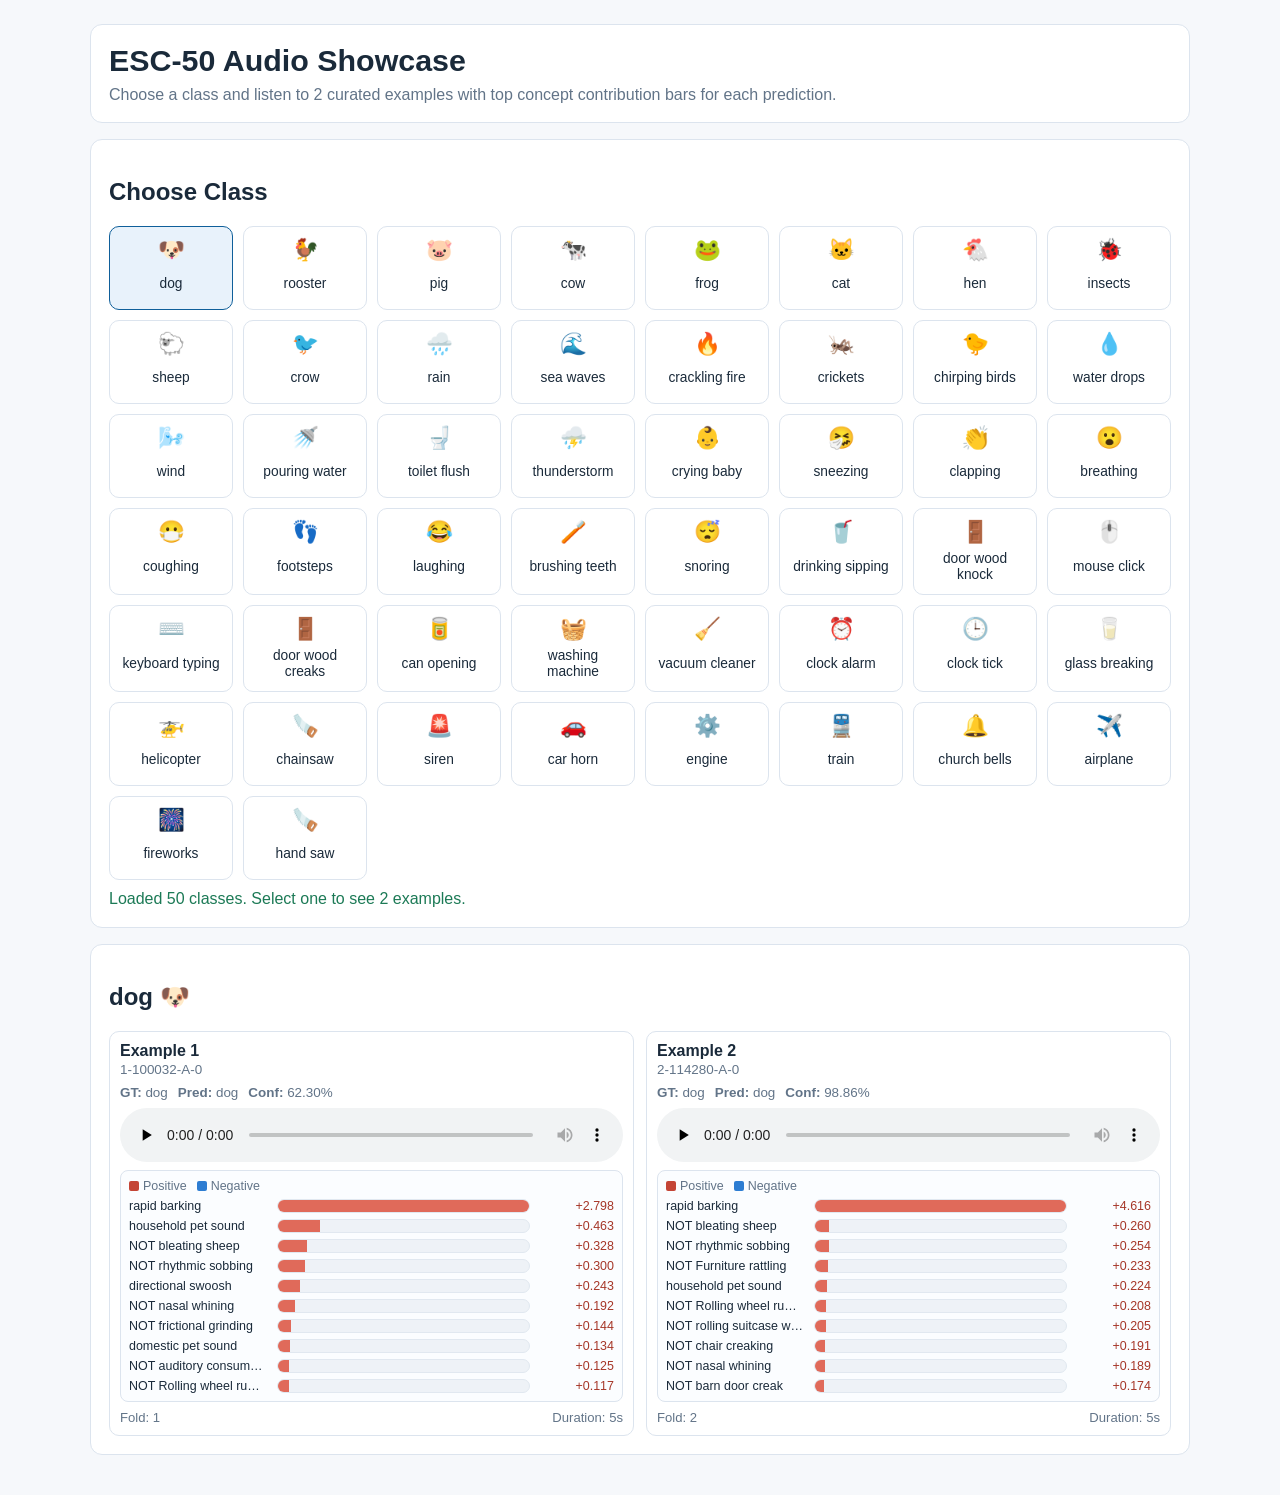
==== docs/index.html @ fc715660 "add github page for visualization-audio" ====
<!doctype html>
<html lang="en">
<head>
  <meta charset="utf-8">
  <meta name="viewport" content="width=device-width, initial-scale=1">
  <title>ESC-50 Showcase</title>
  <link rel="stylesheet" href="assets/css/styles.css">
</head>
<body>
  <main class="container">
    <header class="hero panel">
      <h1>ESC-50 Audio Showcase</h1>
      <p>Choose a class and listen to 2 curated examples with top concept contribution bars for each prediction.</p>
    </header>

    <section class="panel">
      <h2>Choose Class</h2>
      <div id="classGrid" class="class-grid" aria-label="ESC-50 classes"></div>
      <div id="classStatus" class="status"></div>
    </section>

    <section id="examplesPanel" class="panel hidden">
      <h2 id="examplesTitle">Examples</h2>
      <div id="examplesGrid" class="examples-grid"></div>
    </section>
  </main>

  <script src="assets/data/esc50_showcase.js"></script>
  <script src="assets/js/app.js"></script>
</body>
</html>
---- docs/assets/css/styles.css ----
:root {
  --bg: #f6f8fb;
  --card: #ffffff;
  --line: #dce4ee;
  --text: #1a2a3a;
  --muted: #627488;
  --accent: #0f5f9a;
  --accent-soft: #e8f2fb;
}

* {
  box-sizing: border-box;
}

body {
  margin: 0;
  background: var(--bg);
  color: var(--text);
  font-family: "Segoe UI", "Helvetica Neue", Arial, sans-serif;
}

.container {
  width: min(1100px, 94vw);
  margin: 24px auto 40px;
  display: grid;
  gap: 16px;
}

.panel {
  background: var(--card);
  border: 1px solid var(--line);
  border-radius: 12px;
  padding: 18px;
}

.hero h1 {
  margin: 0 0 8px;
  font-size: clamp(1.3rem, 2.8vw, 1.9rem);
}

.hero p {
  margin: 0;
  color: var(--muted);
}

.class-grid {
  margin-top: 10px;
  display: grid;
  grid-template-columns: repeat(auto-fill, minmax(120px, 1fr));
  gap: 10px;
}

.class-tile {
  border: 1px solid var(--line);
  background: #fff;
  border-radius: 10px;
  padding: 10px;
  cursor: pointer;
  display: grid;
  gap: 6px;
  justify-items: center;
  min-height: 84px;
}

.class-tile .emoji {
  font-size: 1.35rem;
}

.class-tile .name {
  text-align: center;
  font-size: 0.86rem;
  line-height: 1.2;
  color: var(--text);
}

.class-tile:hover {
  border-color: #9cb7d4;
}

.class-tile.active {
  border-color: var(--accent);
  background: var(--accent-soft);
}

.status {
  margin-top: 10px;
  color: var(--muted);
  min-height: 1.2rem;
}

.status.ok {
  color: #1c7a56;
}

.status.error {
  color: #b53d2f;
}

.examples-grid {
  margin-top: 10px;
  display: grid;
  grid-template-columns: repeat(2, minmax(0, 1fr));
  gap: 12px;
}

.example-card {
  border: 1px solid var(--line);
  border-radius: 10px;
  padding: 10px;
  display: grid;
  gap: 8px;
}

.pred-meta {
  display: flex;
  flex-wrap: wrap;
  gap: 10px;
  color: var(--muted);
  font-size: 0.84rem;
}

.card-header h3 {
  margin: 0;
  font-size: 1rem;
}

.card-header p {
  margin: 2px 0 0;
  color: var(--muted);
  font-size: 0.84rem;
}

.example-card audio {
  width: 100%;
}

.concept-plot {
  border: 1px solid var(--line);
  border-radius: 8px;
  padding: 8px;
  background: #fbfdff;
  display: grid;
  gap: 6px;
}

.concept-legend {
  display: flex;
  gap: 10px;
  align-items: center;
  font-size: 0.78rem;
  color: var(--muted);
}

.legend-item {
  display: inline-flex;
  align-items: center;
  gap: 4px;
}

.legend-swatch {
  width: 10px;
  height: 10px;
  border-radius: 2px;
  display: inline-block;
}

.legend-swatch.pos {
  background: #c44536;
}

.legend-swatch.neg {
  background: #2d7dd2;
}

.concept-row {
  display: grid;
  grid-template-columns: minmax(140px, 1.6fr) minmax(160px, 3fr) minmax(70px, 0.9fr);
  gap: 8px;
  align-items: center;
}

.concept-label {
  font-size: 0.78rem;
  color: var(--text);
  white-space: nowrap;
  overflow: hidden;
  text-overflow: ellipsis;
}

.concept-bar {
  height: 14px;
  border-radius: 7px;
  background: #eef2f7;
  border: 1px solid #e1e8f0;
  overflow: hidden;
  position: relative;
}

.concept-bar.pos .concept-fill {
  background: #e06a5a;
}

.concept-bar.neg .concept-fill {
  background: #4c92d8;
}

.concept-fill {
  height: 100%;
}

.concept-score {
  text-align: right;
  font-size: 0.78rem;
  font-variant-numeric: tabular-nums;
}

.concept-score.pos {
  color: #a63729;
}

.concept-score.neg {
  color: #205d99;
}

.meta {
  display: flex;
  justify-content: space-between;
  color: var(--muted);
  font-size: 0.82rem;
}

.error-msg {
  color: #b53d2f;
  margin: 0;
}

.hidden {
  display: none;
}

@media (max-width: 760px) {
  .examples-grid {
    grid-template-columns: 1fr;
  }
}
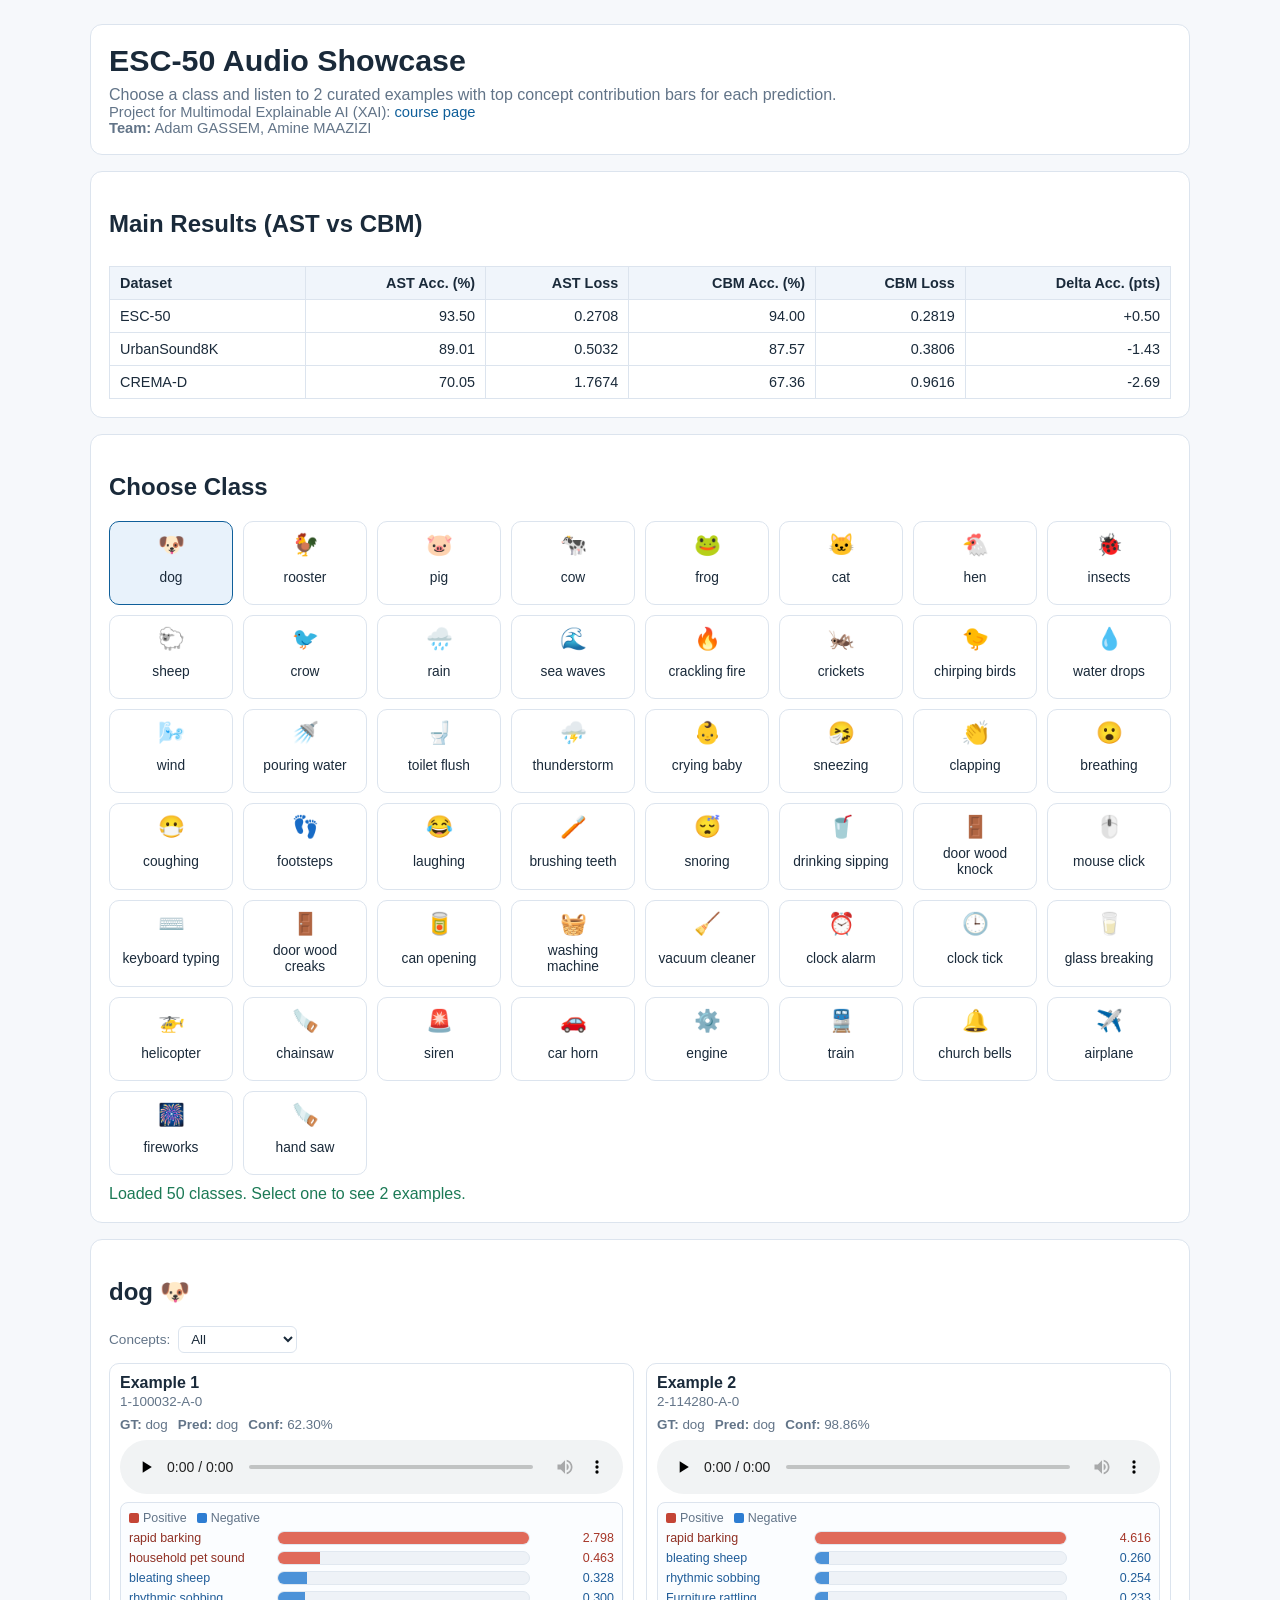
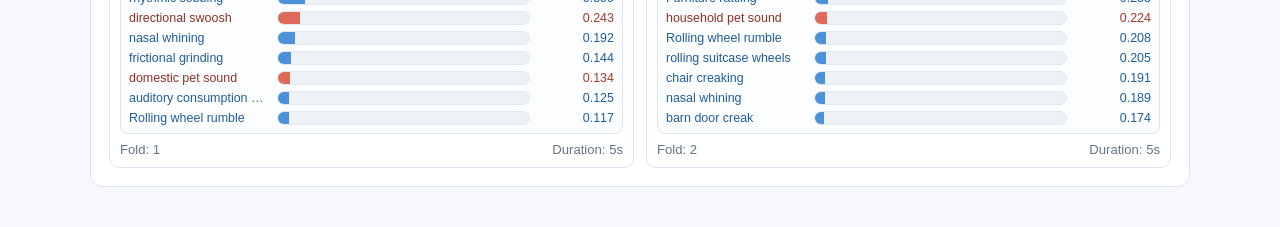
==== commit c327d8ea: "Cleanup" ====
--- a/docs/index.html
+++ b/docs/index.html
@@ -11,7 +11,58 @@
     <header class="hero panel">
       <h1>ESC-50 Audio Showcase</h1>
       <p>Choose a class and listen to 2 curated examples with top concept contribution bars for each prediction.</p>
+      <p class="context-line">
+        Project for Multimodal Explainable AI (XAI):
+        <a href="https://www.master-mva.com/cours/multimodal-explainable-ai-xai/" target="_blank" rel="noopener noreferrer">
+          course page
+        </a>
+      </p>
+      <p class="context-line"><strong>Team:</strong> Adam GASSEM, Amine MAAZIZI</p>
     </header>
+
+    <section class="panel">
+      <h2>Main Results (AST vs CBM)</h2>
+      <div class="table-wrap">
+        <table class="results-table" aria-label="Main model results">
+          <thead>
+            <tr>
+              <th>Dataset</th>
+              <th>AST Acc. (%)</th>
+              <th>AST Loss</th>
+              <th>CBM Acc. (%)</th>
+              <th>CBM Loss</th>
+              <th>Delta Acc. (pts)</th>
+            </tr>
+          </thead>
+          <tbody>
+            <tr>
+              <td>ESC-50</td>
+              <td>93.50</td>
+              <td>0.2708</td>
+              <td>94.00</td>
+              <td>0.2819</td>
+              <td>+0.50</td>
+            </tr>
+            <tr>
+              <td>UrbanSound8K</td>
+              <td>89.01</td>
+              <td>0.5032</td>
+              <td>87.57</td>
+              <td>0.3806</td>
+              <td>-1.43</td>
+            </tr>
+            <tr>
+              <td>CREMA-D</td>
+              <td>70.05</td>
+              <td>1.7674</td>
+              <td>67.36</td>
+              <td>0.9616</td>
+              <td>-2.69</td>
+            </tr>
+          </tbody>
+        </table>
+      </div>
+    </section>
 
     <section class="panel">
       <h2>Choose Class</h2>
@@ -21,6 +72,14 @@
 
     <section id="examplesPanel" class="panel hidden">
       <h2 id="examplesTitle">Examples</h2>
+      <div class="controls-row">
+        <label for="conceptFilter">Concepts:</label>
+        <select id="conceptFilter">
+          <option value="all">All</option>
+          <option value="positive">Positive only</option>
+          <option value="negative">Negative only</option>
+        </select>
+      </div>
       <div id="examplesGrid" class="examples-grid"></div>
     </section>
   </main>
--- a/docs/assets/css/styles.css
+++ b/docs/assets/css/styles.css
@@ -43,6 +43,48 @@
   color: var(--muted);
 }
 
+.context-line {
+  margin-top: 8px;
+  font-size: 0.92rem;
+}
+
+.context-line a {
+  color: var(--accent);
+  text-decoration: none;
+}
+
+.context-line a:hover {
+  text-decoration: underline;
+}
+
+.table-wrap {
+  overflow-x: auto;
+}
+
+.results-table {
+  width: 100%;
+  border-collapse: collapse;
+  margin-top: 8px;
+  font-size: 0.9rem;
+}
+
+.results-table th,
+.results-table td {
+  border: 1px solid var(--line);
+  padding: 8px 10px;
+  text-align: right;
+  white-space: nowrap;
+}
+
+.results-table th:first-child,
+.results-table td:first-child {
+  text-align: left;
+}
+
+.results-table thead th {
+  background: #f0f5fb;
+}
+
 .class-grid {
   margin-top: 10px;
   display: grid;
@@ -101,6 +143,23 @@
   display: grid;
   grid-template-columns: repeat(2, minmax(0, 1fr));
   gap: 12px;
+}
+
+.controls-row {
+  margin-top: 8px;
+  display: flex;
+  align-items: center;
+  gap: 8px;
+  color: var(--muted);
+  font-size: 0.85rem;
+}
+
+.controls-row select {
+  border: 1px solid var(--line);
+  border-radius: 6px;
+  padding: 4px 8px;
+  background: #fff;
+  color: var(--text);
 }
 
 .example-card {
@@ -185,6 +244,14 @@
   white-space: nowrap;
   overflow: hidden;
   text-overflow: ellipsis;
+}
+
+.concept-label.pos {
+  color: #8f3024;
+}
+
+.concept-label.neg {
+  color: #205d99;
 }
 
 .concept-bar {
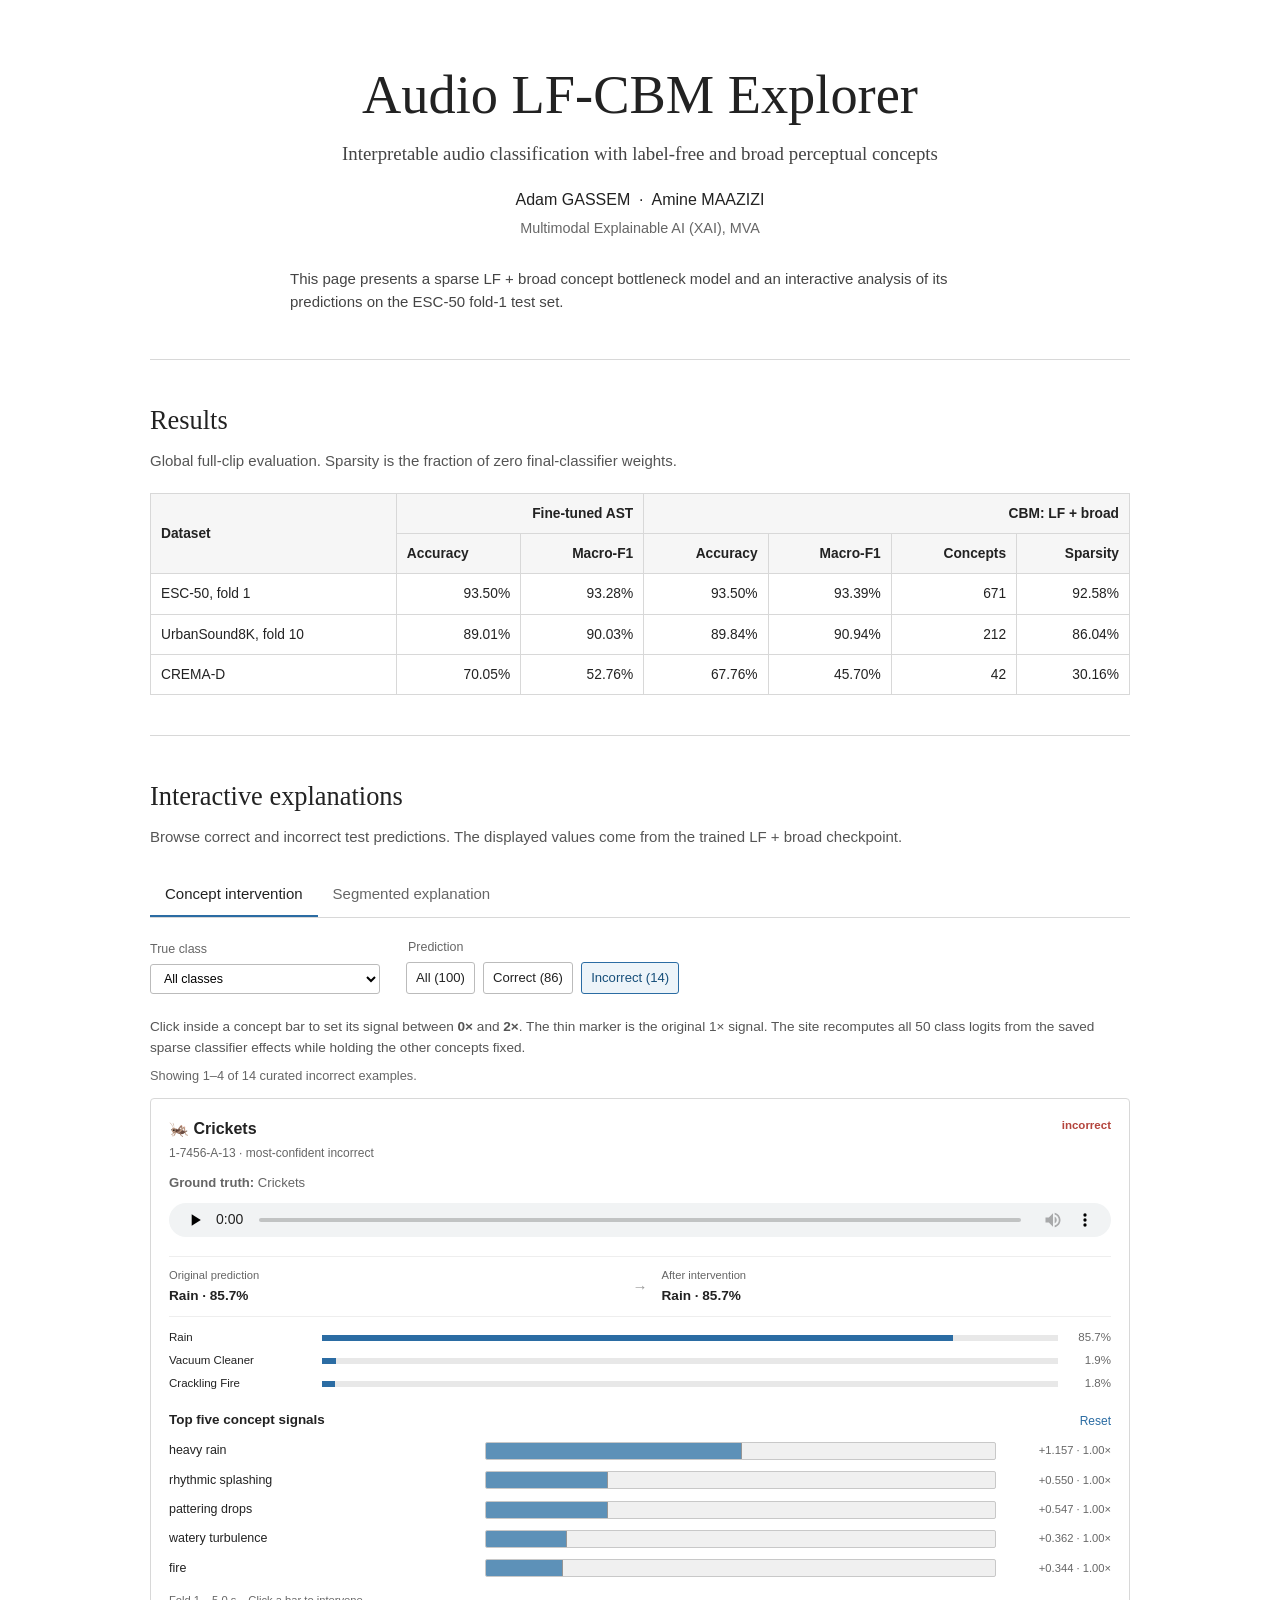
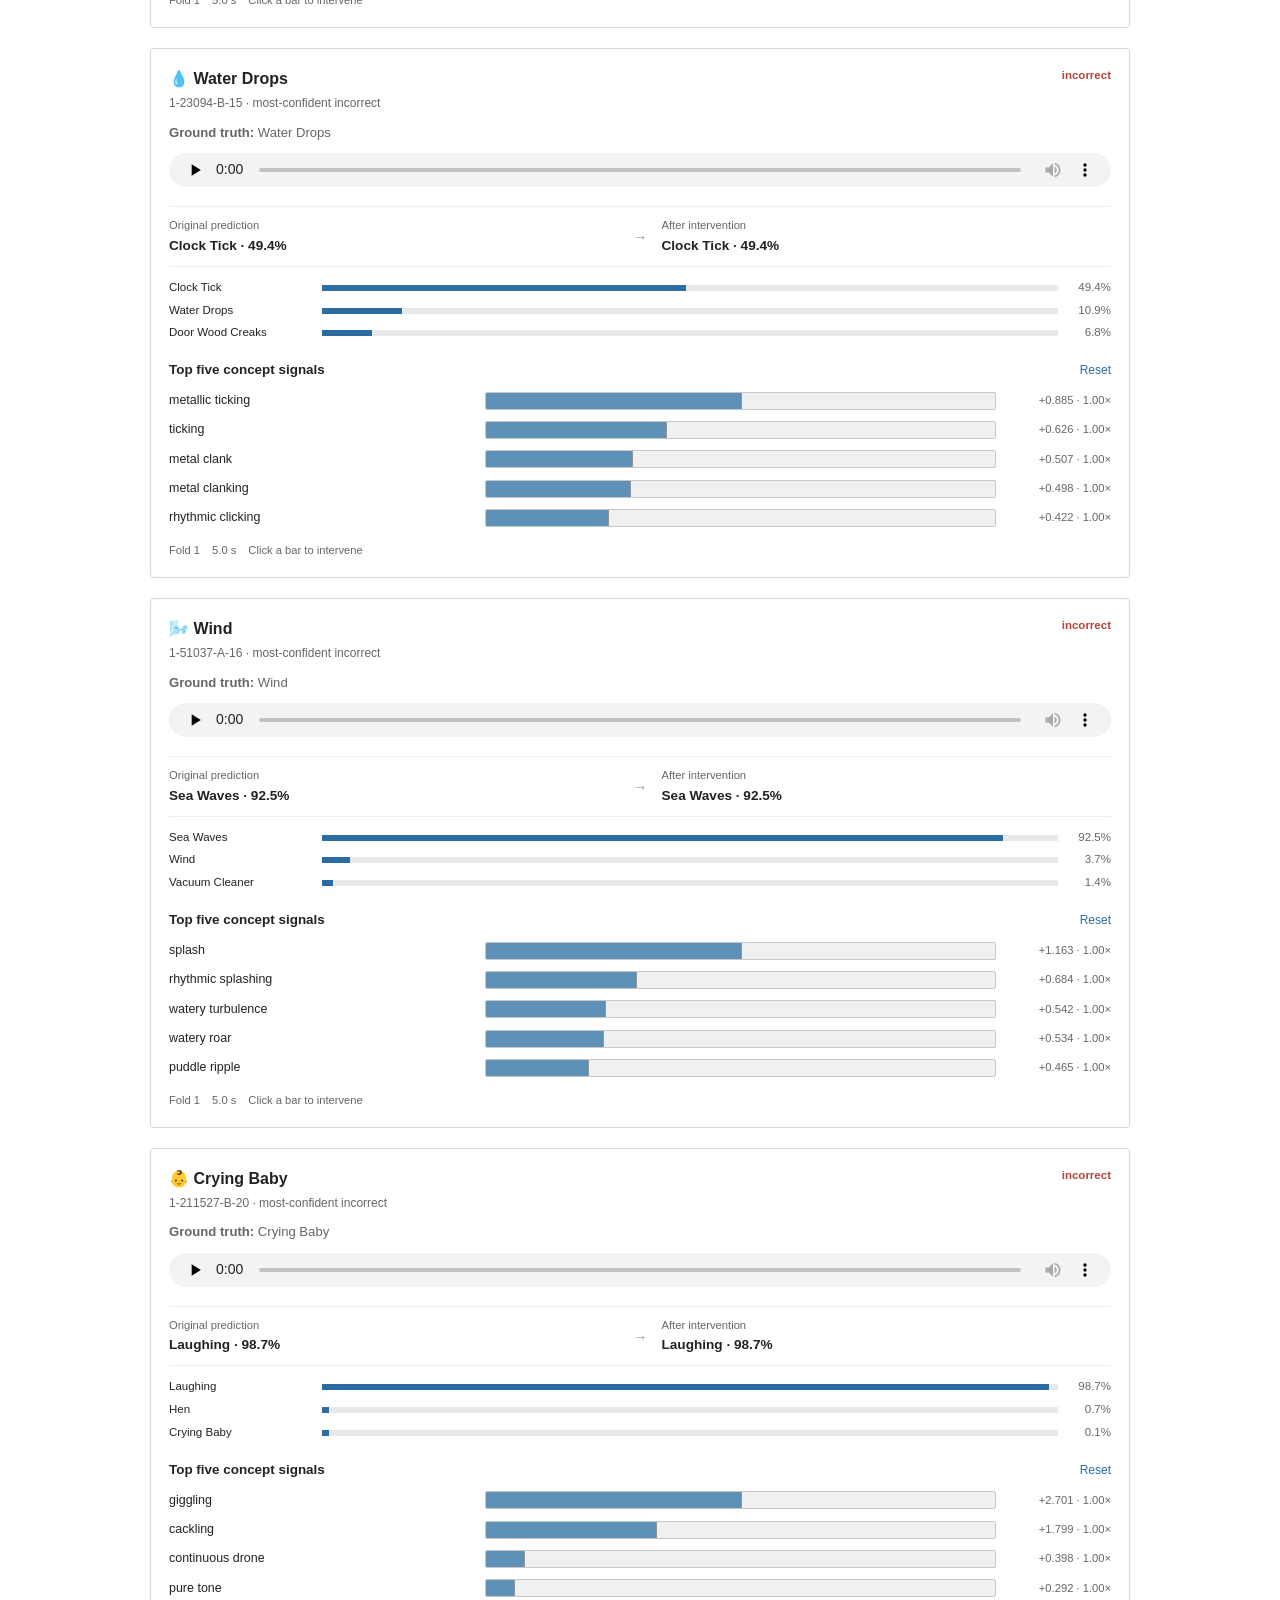
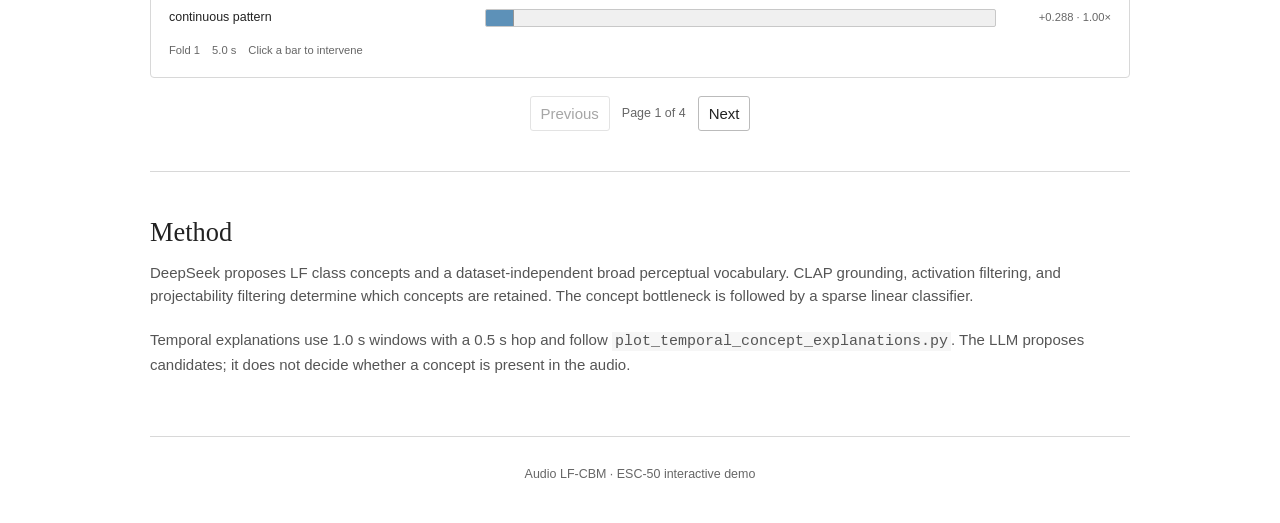
==== commit 6f2279f5: "feat: add interactive segmented CBM explorer Co-authored-by: Amine Maazizi <147740409+amine-maazizi@" ====
--- a/docs/index.html
+++ b/docs/index.html
@@ -3,85 +3,96 @@
 <head>
   <meta charset="utf-8">
   <meta name="viewport" content="width=device-width, initial-scale=1">
-  <title>ESC-50 Showcase</title>
+  <meta name="description" content="Interactive LF + broad audio concept bottleneck model explanations on ESC-50.">
+  <title>Audio LF-CBM Explorer</title>
   <link rel="stylesheet" href="assets/css/styles.css">
 </head>
 <body>
   <main class="container">
-    <header class="hero panel">
-      <h1>ESC-50 Audio Showcase</h1>
-      <p>Choose a class and listen to 2 curated examples with top concept contribution bars for each prediction.</p>
-      <p class="context-line">
-        Project for Multimodal Explainable AI (XAI):
-        <a href="https://www.master-mva.com/cours/multimodal-explainable-ai-xai/" target="_blank" rel="noopener noreferrer">
-          course page
-        </a>
+    <header class="hero">
+      <h1>Audio LF-CBM Explorer</h1>
+      <p class="subtitle">Interpretable audio classification with label-free and broad perceptual concepts</p>
+      <p class="authors">Adam GASSEM &nbsp;·&nbsp; Amine MAAZIZI</p>
+      <p class="affiliation">Multimodal Explainable AI (XAI), MVA</p>
+      <p class="summary">
+        This page presents a sparse LF + broad concept bottleneck model and an interactive
+        analysis of its predictions on the ESC-50 fold-1 test set.
       </p>
-      <p class="context-line"><strong>Team:</strong> Adam GASSEM, Amine MAAZIZI</p>
     </header>
 
-    <section class="panel">
-      <h2>Main Results (AST vs CBM)</h2>
+    <section aria-labelledby="resultsHeading">
+      <h2 id="resultsHeading">Results</h2>
+      <p class="section-copy">Global full-clip evaluation. Sparsity is the fraction of zero final-classifier weights.</p>
       <div class="table-wrap">
-        <table class="results-table" aria-label="Main model results">
+        <table class="results-table">
           <thead>
             <tr>
-              <th>Dataset</th>
-              <th>AST Acc. (%)</th>
-              <th>AST Loss</th>
-              <th>CBM Acc. (%)</th>
-              <th>CBM Loss</th>
-              <th>Delta Acc. (pts)</th>
+              <th rowspan="2">Dataset</th>
+              <th colspan="2">Fine-tuned AST</th>
+              <th colspan="4">CBM: LF + broad</th>
+            </tr>
+            <tr>
+              <th>Accuracy</th><th>Macro-F1</th>
+              <th>Accuracy</th><th>Macro-F1</th><th>Concepts</th><th>Sparsity</th>
             </tr>
           </thead>
           <tbody>
-            <tr>
-              <td>ESC-50</td>
-              <td>93.50</td>
-              <td>0.2708</td>
-              <td>94.00</td>
-              <td>0.2819</td>
-              <td>+0.50</td>
-            </tr>
-            <tr>
-              <td>UrbanSound8K</td>
-              <td>89.01</td>
-              <td>0.5032</td>
-              <td>87.57</td>
-              <td>0.3806</td>
-              <td>-1.43</td>
-            </tr>
-            <tr>
-              <td>CREMA-D</td>
-              <td>70.05</td>
-              <td>1.7674</td>
-              <td>67.36</td>
-              <td>0.9616</td>
-              <td>-2.69</td>
-            </tr>
+            <tr><td>ESC-50, fold 1</td><td>93.50%</td><td>93.28%</td><td>93.50%</td><td>93.39%</td><td>671</td><td>92.58%</td></tr>
+            <tr><td>UrbanSound8K, fold 10</td><td>89.01%</td><td>90.03%</td><td>89.84%</td><td>90.94%</td><td>212</td><td>86.04%</td></tr>
+            <tr><td>CREMA-D</td><td>70.05%</td><td>52.76%</td><td>67.76%</td><td>45.70%</td><td>42</td><td>30.16%</td></tr>
           </tbody>
         </table>
       </div>
     </section>
 
-    <section class="panel">
-      <h2>Choose Class</h2>
-      <div id="classGrid" class="class-grid" aria-label="ESC-50 classes"></div>
-      <div id="classStatus" class="status"></div>
+    <section class="explorer" aria-labelledby="explorerHeading">
+      <h2 id="explorerHeading">Interactive explanations</h2>
+      <p class="section-copy">
+        Browse correct and incorrect test predictions. The displayed values come from the trained LF + broad checkpoint.
+      </p>
+
+      <div class="tabs" role="tablist" aria-label="Explanation view">
+        <button id="interventionTab" class="tab active" type="button" role="tab" aria-selected="true" aria-controls="examplesGrid" data-view="intervention">Concept intervention</button>
+        <button id="segmentedTab" class="tab" type="button" role="tab" aria-selected="false" aria-controls="examplesGrid" data-view="segmented">Segmented explanation</button>
+      </div>
+
+      <div class="filter-bar">
+        <label for="classSelect">True class
+          <select id="classSelect"><option value="all">All classes</option></select>
+        </label>
+        <fieldset class="outcome-filter">
+          <legend>Prediction</legend>
+          <button type="button" data-outcome="all">All <span id="allCount"></span></button>
+          <button type="button" data-outcome="correct">Correct <span id="correctCount"></span></button>
+          <button type="button" class="active" data-outcome="incorrect">Incorrect <span id="incorrectCount"></span></button>
+        </fieldset>
+      </div>
+
+      <p id="viewIntro" class="view-intro"></p>
+      <div id="classStatus" class="status" role="status" aria-live="polite"></div>
+      <div id="examplesGrid" class="examples-grid"></div>
+      <nav id="pagination" class="pagination hidden" aria-label="Example pages">
+        <button id="previousPage" type="button">Previous</button>
+        <span id="pageStatus"></span>
+        <button id="nextPage" type="button">Next</button>
+      </nav>
     </section>
 
-    <section id="examplesPanel" class="panel hidden">
-      <h2 id="examplesTitle">Examples</h2>
-      <div class="controls-row">
-        <label for="conceptFilter">Concepts:</label>
-        <select id="conceptFilter">
-          <option value="all">All</option>
-          <option value="positive">Positive only</option>
-          <option value="negative">Negative only</option>
-        </select>
-      </div>
-      <div id="examplesGrid" class="examples-grid"></div>
+    <section class="method">
+      <h2>Method</h2>
+      <p>
+        DeepSeek proposes LF class concepts and a dataset-independent broad perceptual vocabulary.
+        CLAP grounding, activation filtering, and projectability filtering determine which concepts
+        are retained. The concept bottleneck is followed by a sparse linear classifier.
+      </p>
+      <p>
+        Temporal explanations use 1.0 s windows with a 0.5 s hop and follow
+        <code>plot_temporal_concept_explanations.py</code>. The LLM proposes candidates; it does not
+        decide whether a concept is present in the audio.
+      </p>
     </section>
+
+    <footer>Audio LF-CBM · ESC-50 interactive demo</footer>
   </main>
 
   <script src="assets/data/esc50_showcase.js"></script>
--- a/docs/assets/css/styles.css
+++ b/docs/assets/css/styles.css
@@ -1,312 +1,118 @@
 :root {
-  --bg: #f6f8fb;
-  --card: #ffffff;
-  --line: #dce4ee;
-  --text: #1a2a3a;
-  --muted: #627488;
-  --accent: #0f5f9a;
-  --accent-soft: #e8f2fb;
+  --text: #222;
+  --muted: #666;
+  --line: #d8d8d8;
+  --light: #f6f6f6;
+  --blue: #2b6ca3;
+  --red: #b4443c;
+  --green: #317553;
 }
 
-* {
-  box-sizing: border-box;
-}
-
+* { box-sizing: border-box; }
 body {
   margin: 0;
-  background: var(--bg);
-  color: var(--text);
-  font-family: "Segoe UI", "Helvetica Neue", Arial, sans-serif;
-}
-
-.container {
-  width: min(1100px, 94vw);
-  margin: 24px auto 40px;
-  display: grid;
-  gap: 16px;
-}
-
-.panel {
-  background: var(--card);
-  border: 1px solid var(--line);
-  border-radius: 12px;
-  padding: 18px;
-}
-
-.hero h1 {
-  margin: 0 0 8px;
-  font-size: clamp(1.3rem, 2.8vw, 1.9rem);
-}
-
-.hero p {
-  margin: 0;
-  color: var(--muted);
-}
-
-.context-line {
-  margin-top: 8px;
-  font-size: 0.92rem;
-}
-
-.context-line a {
-  color: var(--accent);
-  text-decoration: none;
-}
-
-.context-line a:hover {
-  text-decoration: underline;
-}
-
-.table-wrap {
-  overflow-x: auto;
-}
-
-.results-table {
-  width: 100%;
-  border-collapse: collapse;
-  margin-top: 8px;
-  font-size: 0.9rem;
-}
-
-.results-table th,
-.results-table td {
-  border: 1px solid var(--line);
-  padding: 8px 10px;
-  text-align: right;
-  white-space: nowrap;
-}
-
-.results-table th:first-child,
-.results-table td:first-child {
-  text-align: left;
-}
-
-.results-table thead th {
-  background: #f0f5fb;
-}
-
-.class-grid {
-  margin-top: 10px;
-  display: grid;
-  grid-template-columns: repeat(auto-fill, minmax(120px, 1fr));
-  gap: 10px;
-}
-
-.class-tile {
-  border: 1px solid var(--line);
-  background: #fff;
-  border-radius: 10px;
-  padding: 10px;
-  cursor: pointer;
-  display: grid;
-  gap: 6px;
-  justify-items: center;
-  min-height: 84px;
-}
-
-.class-tile .emoji {
-  font-size: 1.35rem;
-}
-
-.class-tile .name {
-  text-align: center;
-  font-size: 0.86rem;
-  line-height: 1.2;
-  color: var(--text);
-}
-
-.class-tile:hover {
-  border-color: #9cb7d4;
-}
-
-.class-tile.active {
-  border-color: var(--accent);
-  background: var(--accent-soft);
-}
-
-.status {
-  margin-top: 10px;
-  color: var(--muted);
-  min-height: 1.2rem;
-}
-
-.status.ok {
-  color: #1c7a56;
-}
-
-.status.error {
-  color: #b53d2f;
-}
-
-.examples-grid {
-  margin-top: 10px;
-  display: grid;
-  grid-template-columns: repeat(2, minmax(0, 1fr));
-  gap: 12px;
-}
-
-.controls-row {
-  margin-top: 8px;
-  display: flex;
-  align-items: center;
-  gap: 8px;
-  color: var(--muted);
-  font-size: 0.85rem;
-}
-
-.controls-row select {
-  border: 1px solid var(--line);
-  border-radius: 6px;
-  padding: 4px 8px;
   background: #fff;
   color: var(--text);
+  font-family: Arial, Helvetica, sans-serif;
+  font-size: 15px;
+  line-height: 1.55;
 }
+button, select { font: inherit; }
+button { color: inherit; }
+.container { width: min(980px, calc(100% - 32px)); margin: 0 auto; }
+.hero { padding: 64px 0 46px; text-align: center; border-bottom: 1px solid var(--line); }
+h1, h2, h3, h4 { font-family: Georgia, "Times New Roman", serif; font-weight: 500; }
+h1 { margin: 0; font-size: clamp(2.2rem, 5vw, 3.4rem); line-height: 1.15; }
+.subtitle { margin: 12px 0 20px; font-family: Georgia, "Times New Roman", serif; font-size: 1.18rem; color: #444; }
+.authors { margin: 0; font-size: 1rem; }
+.affiliation { margin: 4px 0 0; color: var(--muted); font-size: 0.9rem; }
+.summary { max-width: 700px; margin: 28px auto 0; text-align: left; color: #444; }
+section { padding: 40px 0; border-bottom: 1px solid var(--line); }
+h2 { margin: 0 0 8px; font-size: 1.65rem; }
+.section-copy, .method p { margin: 0 0 20px; color: #555; }
+.table-wrap { overflow-x: auto; }
+.results-table { width: 100%; border-collapse: collapse; font-size: 0.86rem; }
+.results-table th, .results-table td { padding: 9px 10px; border: 1px solid var(--line); text-align: right; white-space: nowrap; }
+.results-table th:first-child, .results-table td:first-child { text-align: left; }
+.results-table thead th { background: var(--light); }
+.tabs { display: flex; margin-top: 25px; border-bottom: 1px solid var(--line); }
+.tab { border: 0; border-bottom: 2px solid transparent; padding: 9px 15px; background: none; color: var(--muted); cursor: pointer; }
+.tab.active { border-bottom-color: var(--blue); color: var(--text); }
+.tab:focus-visible, button:focus-visible, select:focus-visible { outline: 2px solid #8ab5d6; outline-offset: 2px; }
+.filter-bar { display: flex; gap: 26px; align-items: end; padding: 20px 0 10px; }
+.filter-bar label, .outcome-filter legend { color: var(--muted); font-size: 0.78rem; }
+.filter-bar label { display: grid; gap: 5px; }
+select { min-width: 230px; padding: 6px 9px; border: 1px solid #bbb; border-radius: 3px; background: #fff; }
+.outcome-filter { margin: 0; padding: 0; border: 0; }
+.outcome-filter legend { margin-bottom: 5px; }
+.outcome-filter button { margin-right: 4px; padding: 5px 9px; border: 1px solid #bbb; border-radius: 3px; background: #fff; cursor: pointer; font-size: 0.82rem; }
+.outcome-filter button.active { border-color: var(--blue); background: #edf4f9; color: #174f7a; }
+.view-intro { margin: 12px 0 0; color: #555; font-size: 0.85rem; }
+.status { min-height: 24px; margin: 8px 0; color: var(--muted); font-size: 0.8rem; }
+.status.error { color: var(--red); }
+.examples-grid { display: grid; gap: 20px; }
+.example-card { padding: 18px; border: 1px solid var(--line); border-radius: 4px; }
+.card-heading { display: flex; justify-content: space-between; align-items: start; gap: 12px; }
+.card-heading h3 { margin: 0; font-family: Arial, Helvetica, sans-serif; font-size: 1rem; font-weight: 600; }
+.sample-id { margin: 2px 0 0; color: var(--muted); font-size: 0.75rem; }
+.outcome-badge { font-size: 0.72rem; font-weight: 600; }
+.outcome-badge.correct { color: var(--green); }
+.outcome-badge.incorrect { color: var(--red); }
+.gt-line { margin-top: 10px; color: var(--muted); font-size: 0.82rem; }
+.example-card audio { width: 100%; height: 34px; margin-top: 10px; }
+.prediction-strip { display: grid; grid-template-columns: 1fr auto 1fr; gap: 14px; align-items: center; margin-top: 13px; padding: 10px 0; border-top: 1px solid #eee; border-bottom: 1px solid #eee; }
+.pred-block small { display: block; color: var(--muted); font-size: 0.7rem; }
+.pred-block strong { display: block; font-size: 0.85rem; }
+.pred-block.edited strong.changed { color: var(--blue); }
+.arrow { color: #999; }
+.probabilities { display: grid; gap: 5px; margin-top: 12px; }
+.prob-row { display: grid; grid-template-columns: 145px 1fr 45px; gap: 8px; align-items: center; font-size: 0.72rem; }
+.prob-label { overflow: hidden; text-overflow: ellipsis; white-space: nowrap; }
+.prob-track { height: 6px; background: #e8e8e8; }
+.prob-fill { display: block; height: 100%; background: var(--blue); }
+.prob-value { text-align: right; color: var(--muted); font-variant-numeric: tabular-nums; }
+.intervention-head { display: flex; justify-content: space-between; align-items: center; margin-top: 18px; }
+.intervention-head h4, .plot-panel h4 { margin: 0; font-family: Arial, Helvetica, sans-serif; font-size: 0.84rem; font-weight: 600; }
+.reset-button { border: 0; padding: 0; background: none; color: var(--blue); cursor: pointer; font-size: 0.75rem; }
+.concept-controls { display: grid; gap: 10px; margin-top: 10px; }
+.concept-control { display: grid; grid-template-columns: minmax(160px, 1.2fr) minmax(220px, 2fr) 105px; gap: 10px; align-items: center; }
+.concept-name { min-width: 0; overflow: hidden; text-overflow: ellipsis; white-space: nowrap; font-size: 0.78rem; }
+.signal-bar { position: relative; height: 18px; padding: 0; border: 1px solid #c8c8c8; border-radius: 2px; background: #f0f0f0; overflow: hidden; cursor: crosshair; }
+.signal-fill { position: absolute; inset: 0 auto 0 0; width: 50%; pointer-events: none; }
+.signal-fill.positive { background: #5d91b8; }
+.signal-fill.negative { background: #c47a73; }
+.signal-baseline { position: absolute; top: 0; bottom: 0; left: 50%; border-left: 1px solid rgba(0,0,0,.38); pointer-events: none; }
+.concept-value { text-align: right; color: var(--muted); font-size: 0.7rem; font-variant-numeric: tabular-nums; }
+.card-meta { display: flex; gap: 12px; margin-top: 14px; color: var(--muted); font-size: 0.7rem; }
+.segment-plots { display: grid; gap: 18px; margin-top: 14px; }
+.plot-panel { padding-top: 12px; border-top: 1px solid #eee; }
+.plot-subtitle { margin: 2px 0 8px; color: var(--muted); font-size: 0.7rem; }
+.line-chart { display: block; width: 100%; height: auto; }
+.line-chart text { font-family: Arial, Helvetica, sans-serif; fill: var(--muted); font-size: 9px; }
+.line-chart .grid { stroke: #e1e1e1; stroke-width: 1; }
+.line-chart .zero { stroke: #999; stroke-width: 1; stroke-dasharray: 3 3; }
+.chart-legend { display: flex; flex-wrap: wrap; gap: 5px 12px; }
+.chart-legend span { display: inline-flex; align-items: center; gap: 4px; color: var(--muted); font-size: 0.65rem; }
+.chart-legend i { width: 8px; height: 8px; border-radius: 50%; }
+.heatmap-wrap { overflow-x: auto; }
+.heatmap { min-width: 650px; width: 100%; border-collapse: separate; border-spacing: 3px; table-layout: fixed; }
+.heatmap th { color: var(--muted); font-size: 0.62rem; font-weight: 500; }
+.heatmap th:first-child { width: 48px; text-align: left; }
+.heatmap td { height: 48px; padding: 3px; border-radius: 2px; text-align: center; font-size: 0.56rem; line-height: 1.1; overflow-wrap: anywhere; }
+.pagination { display: flex; justify-content: center; align-items: center; gap: 12px; margin-top: 18px; }
+.pagination button { padding: 5px 10px; border: 1px solid #bbb; border-radius: 3px; background: #fff; cursor: pointer; }
+.pagination button:disabled { opacity: .4; cursor: default; }
+.pagination span { color: var(--muted); font-size: .78rem; }
+.method code { padding: 1px 3px; background: var(--light); }
+footer { padding: 28px 0 40px; text-align: center; color: var(--muted); font-size: .78rem; }
+.hidden { display: none !important; }
+.empty { padding: 25px; border: 1px dashed #bbb; text-align: center; color: var(--muted); }
 
-.example-card {
-  border: 1px solid var(--line);
-  border-radius: 10px;
-  padding: 10px;
-  display: grid;
-  gap: 8px;
+@media (max-width: 700px) {
+  .hero { padding-top: 42px; }
+  .filter-bar { align-items: stretch; flex-direction: column; gap: 14px; }
+  select { width: 100%; min-width: 0; }
+  .concept-control { grid-template-columns: 1fr; gap: 4px; }
+  .concept-value { text-align: left; }
+  .prob-row { grid-template-columns: 110px 1fr 42px; }
 }
-
-.pred-meta {
-  display: flex;
-  flex-wrap: wrap;
-  gap: 10px;
-  color: var(--muted);
-  font-size: 0.84rem;
-}
-
-.card-header h3 {
-  margin: 0;
-  font-size: 1rem;
-}
-
-.card-header p {
-  margin: 2px 0 0;
-  color: var(--muted);
-  font-size: 0.84rem;
-}
-
-.example-card audio {
-  width: 100%;
-}
-
-.concept-plot {
-  border: 1px solid var(--line);
-  border-radius: 8px;
-  padding: 8px;
-  background: #fbfdff;
-  display: grid;
-  gap: 6px;
-}
-
-.concept-legend {
-  display: flex;
-  gap: 10px;
-  align-items: center;
-  font-size: 0.78rem;
-  color: var(--muted);
-}
-
-.legend-item {
-  display: inline-flex;
-  align-items: center;
-  gap: 4px;
-}
-
-.legend-swatch {
-  width: 10px;
-  height: 10px;
-  border-radius: 2px;
-  display: inline-block;
-}
-
-.legend-swatch.pos {
-  background: #c44536;
-}
-
-.legend-swatch.neg {
-  background: #2d7dd2;
-}
-
-.concept-row {
-  display: grid;
-  grid-template-columns: minmax(140px, 1.6fr) minmax(160px, 3fr) minmax(70px, 0.9fr);
-  gap: 8px;
-  align-items: center;
-}
-
-.concept-label {
-  font-size: 0.78rem;
-  color: var(--text);
-  white-space: nowrap;
-  overflow: hidden;
-  text-overflow: ellipsis;
-}
-
-.concept-label.pos {
-  color: #8f3024;
-}
-
-.concept-label.neg {
-  color: #205d99;
-}
-
-.concept-bar {
-  height: 14px;
-  border-radius: 7px;
-  background: #eef2f7;
-  border: 1px solid #e1e8f0;
-  overflow: hidden;
-  position: relative;
-}
-
-.concept-bar.pos .concept-fill {
-  background: #e06a5a;
-}
-
-.concept-bar.neg .concept-fill {
-  background: #4c92d8;
-}
-
-.concept-fill {
-  height: 100%;
-}
-
-.concept-score {
-  text-align: right;
-  font-size: 0.78rem;
-  font-variant-numeric: tabular-nums;
-}
-
-.concept-score.pos {
-  color: #a63729;
-}
-
-.concept-score.neg {
-  color: #205d99;
-}
-
-.meta {
-  display: flex;
-  justify-content: space-between;
-  color: var(--muted);
-  font-size: 0.82rem;
-}
-
-.error-msg {
-  color: #b53d2f;
-  margin: 0;
-}
-
-.hidden {
-  display: none;
-}
-
-@media (max-width: 760px) {
-  .examples-grid {
-    grid-template-columns: 1fr;
-  }
-}
